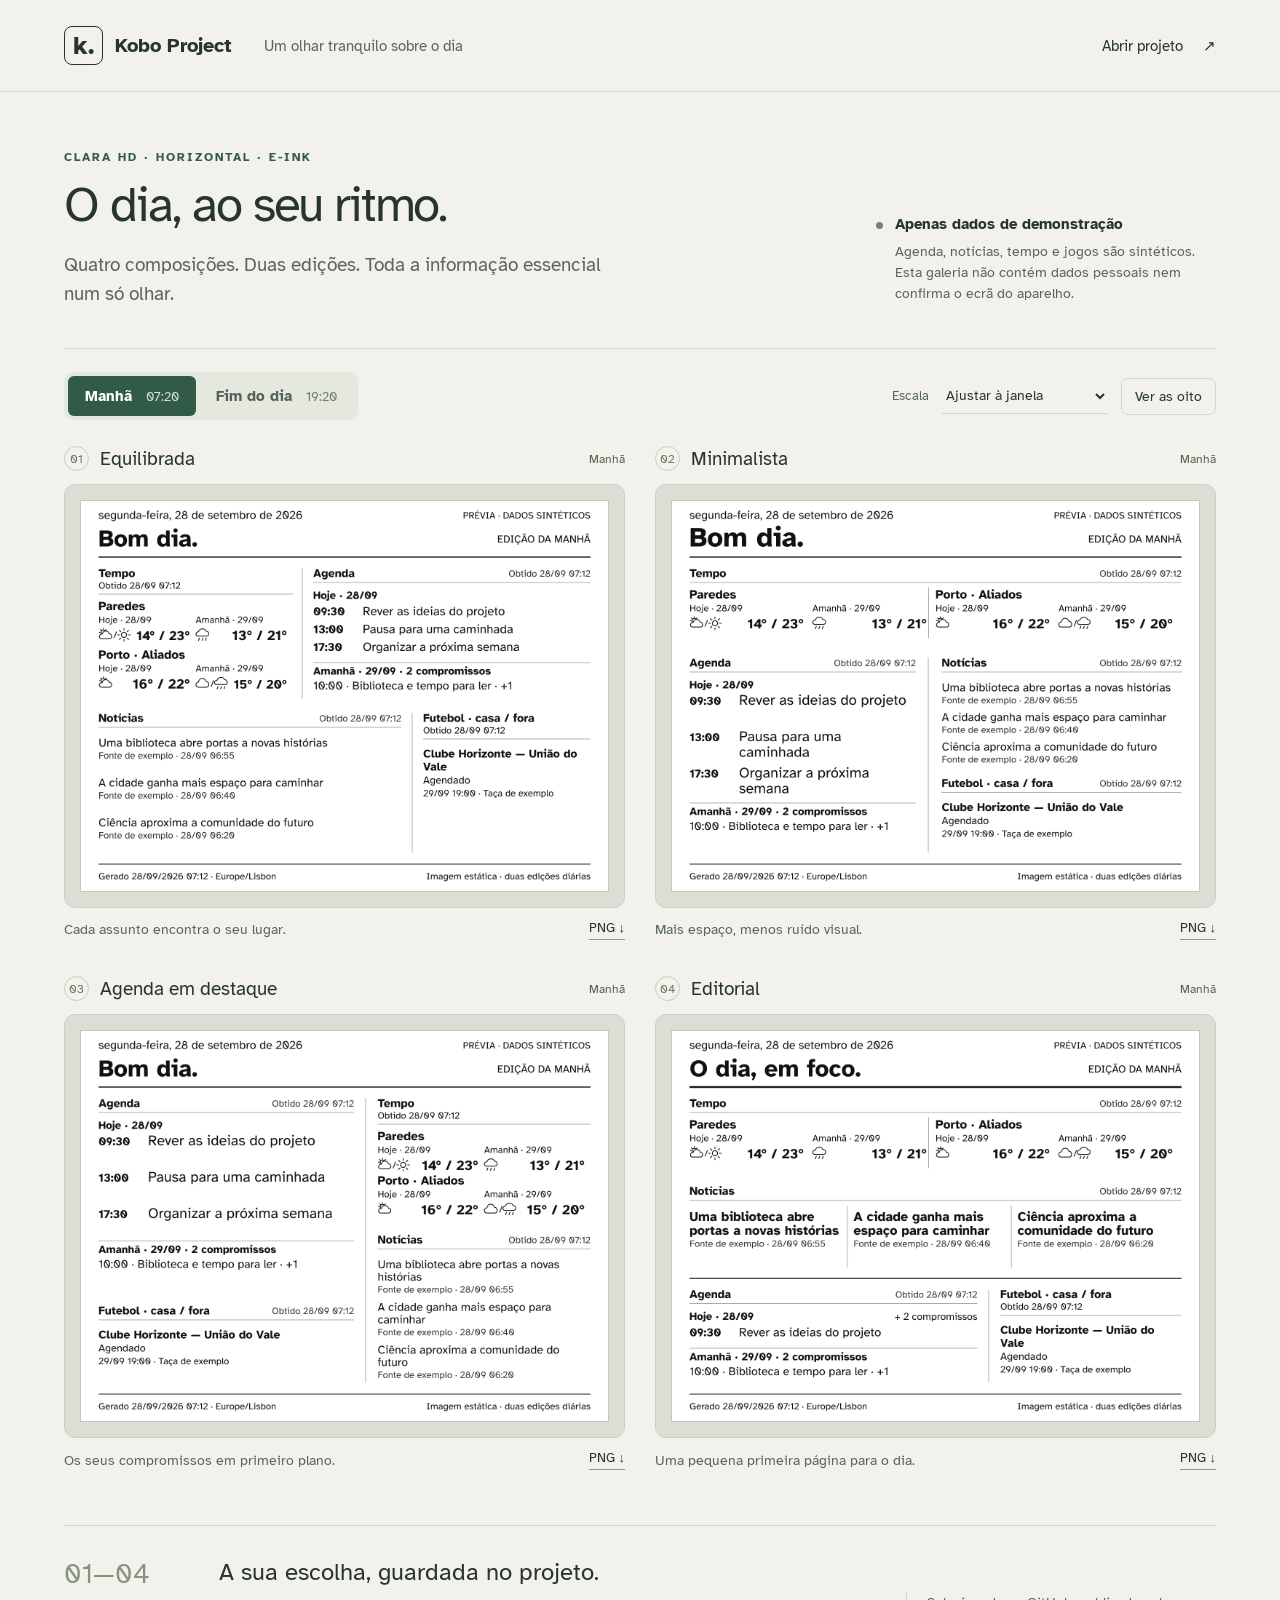
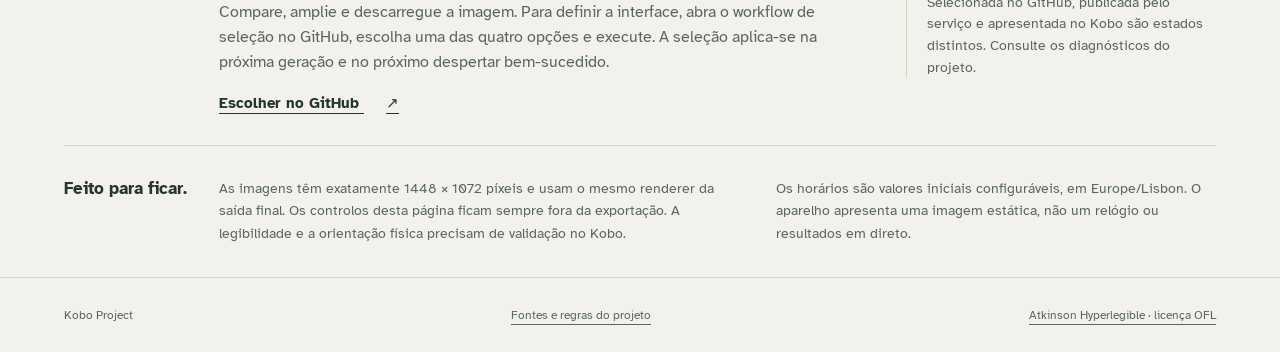
==== index.html @ 0539095e "Publish eight verified synthetic Kobo previews" ====
<!doctype html>
<html lang="pt">
<head>
  <meta charset="utf-8">
  <meta name="viewport" content="width=device-width, initial-scale=1">
  <meta name="description" content="Quatro formas de ver o dia no Kobo Clara HD. Compare oito imagens de demonstração, exportadas pelo renderer do dispositivo.">
  <title>Kobo — o dia, ao seu ritmo</title>
  <link rel="stylesheet" href="styles.css">
</head>
<body>
  <header class="masthead"><a class="wordmark" href="#top" aria-label="Kobo Project, início"><span class="logo" aria-hidden="true">k.</span>Kobo Project</a><span class="project-type">Um olhar tranquilo sobre o dia</span><a class="repo" href="https://github.com/MonkeyProgramer123/Kobo_Project">Abrir projeto <span aria-hidden="true">↗</span></a></header>
  <main id="top">
    <section class="intro"><div><p class="eyebrow">CLARA HD · HORIZONTAL · E-INK</p><h1>O dia, ao seu ritmo.</h1><p class="lede">Quatro composições. Duas edições. Toda a informação essencial num só olhar.</p></div><aside class="privacy"><span class="privacy-dot" aria-hidden="true"></span><div><strong>Apenas dados de demonstração</strong><p>Agenda, notícias, tempo e jogos são sintéticos. Esta galeria não contém dados pessoais nem confirma o ecrã do aparelho.</p></div></aside></section>
    <nav class="controls" aria-label="Opções da galeria"><div class="edition-switch" role="group" aria-label="Edição"><button type="button" data-edition="morning" aria-pressed="true">Manhã <span>07:20</span></button><button type="button" data-edition="evening" aria-pressed="false">Fim do dia <span>19:20</span></button></div><div class="right-controls"><label for="scale">Escala</label><select id="scale"><option value="fit">Ajustar à janela</option><option value="native">100% · 1448 × 1072</option></select><button class="both" type="button" id="show-both" aria-pressed="false">Ver as oito</button></div></nav>
    <section class="gallery" id="gallery" aria-label="Comparação das interfaces"></section>
    <section class="selection"><div class="selection-number">01—04</div><div><h2>A sua escolha, guardada no projeto.</h2><p>Compare, amplie e descarregue a imagem. Para definir a interface, abra o workflow de seleção no GitHub, escolha uma das quatro opções e execute. A seleção aplica-se na próxima geração e no próximo despertar bem-sucedido.</p><a class="selection-link" href="https://github.com/MonkeyProgramer123/Kobo_Project/actions/workflows/configure.yml">Escolher no GitHub <span aria-hidden="true">↗</span></a></div><p class="selection-note">Selecionada no GitHub, publicada pelo serviço e apresentada no Kobo são estados distintos. Consulte os diagnósticos do projeto.</p></section>
    <section class="reading-note"><h2>Feito para ficar.</h2><p>As imagens têm exatamente 1448 × 1072 píxeis e usam o mesmo renderer da saída final. Os controlos desta página ficam sempre fora da exportação. A legibilidade e a orientação física precisam de validação no Kobo.</p><p>Os horários são valores iniciais configuráveis, em Europe/Lisbon. O aparelho apresenta uma imagem estática, não um relógio ou resultados em direto.</p></section>
  </main>
  <footer><span>Kobo Project</span><a href="https://github.com/MonkeyProgramer123/Kobo_Project/blob/main/docs/sources.md">Fontes e regras do projeto</a><a href="fonts/OFL.txt">Atkinson Hyperlegible · licença OFL</a></footer>
  <dialog id="preview-dialog"><div class="dialog-bar"><div><strong id="dialog-title"></strong><span>Dados sintéticos · 1448 × 1072</span></div><a id="dialog-download" download>Descarregar PNG</a><button id="close-dialog" type="button" aria-label="Fechar ampliação">Fechar ×</button></div><div class="dialog-image"><img id="dialog-preview" alt=""></div></dialog>
  <script src="app.js" defer></script>
</body>
</html>
---- styles.css ----
@font-face{font-family:Atkinson;src:url('fonts/AtkinsonHyperlegible-Regular.ttf') format('truetype');font-weight:400;font-display:swap}@font-face{font-family:Atkinson;src:url('fonts/AtkinsonHyperlegible-Bold.ttf') format('truetype');font-weight:700;font-display:swap}
:root{font-family:Atkinson,Arial,sans-serif;color:#26352e;background:#f3f1eb;font-synthesis:none;--ink:#26352e;--muted:#59665f;--green:#315b47;--line:#d2d6cb;--paper:#fffefa}*{box-sizing:border-box}body{margin:0}a{color:inherit;text-decoration-thickness:1px;text-underline-offset:5px}button,select{font:inherit}button,a,select{touch-action:manipulation}button:focus-visible,a:focus-visible,select:focus-visible{outline:3px solid #876c21;outline-offset:5px}.masthead{max-width:1600px;margin:auto;display:flex;align-items:center;gap:32px;padding:26px 5%;border-bottom:1px solid var(--line)}.wordmark{text-decoration:none;font-size:20px;font-weight:bold;display:flex;align-items:center;gap:12px}.logo{font-size:26px;display:inline-flex;justify-content:center;align-items:center;width:39px;height:39px;border:1.5px solid var(--ink);border-radius:8px}.project-type{font-size:15px;color:var(--muted)}.repo{margin-left:auto;font-size:15px;text-decoration:none}.repo span{margin-left:16px}main{max-width:1600px;margin:auto;padding:0 5%}.intro{display:flex;align-items:flex-end;justify-content:space-between;gap:45px;padding:58px 0 40px}.eyebrow{font-size:12px;letter-spacing:2px;font-weight:bold;color:var(--green);margin:0 0 16px}h1{font-size:clamp(36px,3.8vw,62px);letter-spacing:-2px;line-height:1.05;font-weight:400;margin:0 0 20px}.lede{font-size:19px;color:var(--muted);line-height:1.5;max-width:560px;margin:0}.privacy{display:flex;gap:12px;max-width:340px;margin:0 0 4px}.privacy-dot{display:block;background:#71856e;border-radius:50%;width:7px;height:7px;margin-top:8px;flex-shrink:0}.privacy strong{font-size:15px}.privacy p{font-size:14px;line-height:1.5;margin:7px 0 0;color:var(--muted)}.controls{display:flex;justify-content:space-between;gap:24px;align-items:center;border-top:1px solid var(--line);padding:23px 0 26px;position:sticky;top:0;background:#f3f1ebf5;z-index:2;backdrop-filter:blur(10px)}.edition-switch{display:flex;padding:4px;background:#e5e8df;border-radius:9px;gap:3px}.edition-switch button{border:0;background:transparent;color:#536257;padding:11px 17px;border-radius:6px;cursor:pointer;font-weight:bold;font-size:15px}.edition-switch button[aria-pressed=true]{background:var(--green);color:white}.edition-switch span{margin-left:9px;font-size:13px;font-weight:400;opacity:.8}.right-controls{display:flex;align-items:center;gap:13px;color:var(--muted);font-size:14px}.right-controls label{font-size:13px}select{border:0;border-bottom:1px solid var(--line);background:transparent;border-radius:0;padding:8px 20px 8px 0;color:var(--ink);font-size:14px}.both{border:1px solid var(--line);border-radius:7px;padding:9px 13px;background:transparent;cursor:pointer;color:var(--ink)}.both[aria-pressed=true]{background:#dce5d8}.gallery{display:grid;grid-template-columns:repeat(2,minmax(0,1fr));gap:36px 30px}.card{min-width:0}.card-top{display:flex;justify-content:space-between;align-items:center;margin:0 0 13px;gap:16px}.card-identity{display:flex;gap:11px;align-items:center}.card-number{font-size:12px;color:#667662;border:1px solid #c7cebf;border-radius:50%;width:25px;height:25px;display:grid;place-items:center}.card h2{font-size:19px;margin:0;font-weight:400}.edition-label{font-size:12px;color:#55624f}.image-frame{background:#dbded5;border:1px solid #cbd1c5;border-radius:11px;padding:15px;overflow:auto}.image-button{display:block;border:0;background:#fff;width:100%;padding:0;cursor:zoom-in;line-height:0}.image-button img{width:100%;height:auto;display:block;border:1px solid #c2c9be}.native .image-button{width:1448px}.native .image-button img{width:1448px}.card-bottom{display:flex;justify-content:space-between;gap:16px;align-items:center;padding-top:12px}.card-description{font-size:14px;line-height:1.4;color:var(--muted);margin:0}.card-bottom a{white-space:nowrap;font-size:13px;text-decoration:none;border-bottom:1px solid #8b9a87;padding-bottom:3px}.selection{margin-top:55px;padding:31px 0 32px;display:grid;grid-template-columns:125px 1fr 310px;gap:30px;border-top:1px solid var(--line);border-bottom:1px solid var(--line)}.selection-number{font-size:27px;color:#86947e}.selection h2{font-size:24px;font-weight:400;margin:0 0 13px}.selection p{font-size:16px;line-height:1.55;color:var(--muted);margin:0;max-width:620px}.selection-link{display:inline-block;font-size:15px;font-weight:bold;margin-top:19px}.selection-link span{margin-left:22px}.selection .selection-note{font-size:14px;padding-left:20px;border-left:1px solid var(--line);align-self:center}.reading-note{display:grid;grid-template-columns:125px 1.2fr 1fr;gap:30px;padding:32px 0}.reading-note h2{font-size:17px;font-weight:bold;margin:0}.reading-note p{font-size:14px;color:var(--muted);line-height:1.6;margin:0}footer{max-width:1600px;padding:30px 5%;margin:auto;display:flex;justify-content:space-between;gap:20px;border-top:1px solid var(--line);font-size:12px;color:var(--muted)}dialog{max-width:calc(100vw - 40px);width:1500px;max-height:calc(100vh - 40px);padding:0;border:1px solid #b8c3b4;border-radius:10px;background:#eef0e8}dialog::backdrop{background:#172119c9}.dialog-bar{display:flex;align-items:center;gap:24px;padding:17px 24px;position:sticky;top:0;background:#eef0e8;border-bottom:1px solid var(--line)}.dialog-bar div{display:flex;flex-direction:column;gap:5px;margin-right:auto}.dialog-bar strong{font-size:18px}.dialog-bar span{font-size:13px;color:var(--muted)}.dialog-bar a,.dialog-bar button{font-size:14px}.dialog-bar button{background:none;border:1px solid #bac4b3;border-radius:5px;padding:9px 12px;cursor:pointer}.dialog-image{overflow:auto;padding:20px}.dialog-image img{width:100%;height:auto;display:block}.native .dialog-image img{width:1448px;max-width:none}@media(max-width:900px){.project-type{display:none}.intro{align-items:flex-start;flex-direction:column;gap:23px;padding-top:38px}.privacy{max-width:550px}.selection{grid-template-columns:70px 1fr}.selection-note{grid-column:2}.reading-note{grid-template-columns:70px 1fr}.reading-note p:last-child{grid-column:2}.controls{flex-wrap:wrap;gap:12px}.gallery{gap:26px 18px}.image-frame{padding:9px}.card-description{font-size:12px}.card h2{font-size:17px}}@media(max-width:620px){main{padding:0 5%}.masthead{padding:18px 5%}.repo{font-size:13px}.wordmark{font-size:18px}.intro{padding-bottom:26px}h1{font-size:43px}.lede{font-size:17px}.gallery{grid-template-columns:1fr;gap:29px}.right-controls{width:100%;justify-content:space-between}.controls{position:static}.edition-switch{width:100%}.edition-switch button{flex:1;padding:10px}.selection,.reading-note{grid-template-columns:1fr;gap:16px}.selection-number{font-size:20px}.selection .selection-note,.reading-note p:last-child{grid-column:1;padding:0;border:0}.selection{margin-top:38px}.reading-note{padding:27px 0}footer{flex-wrap:wrap;font-size:12px}.dialog-bar{padding:13px;gap:10px;flex-wrap:wrap}.dialog-bar div{width:100%}.dialog-image{padding:8px}dialog{max-width:calc(100vw - 16px);max-height:calc(100vh - 16px)}}
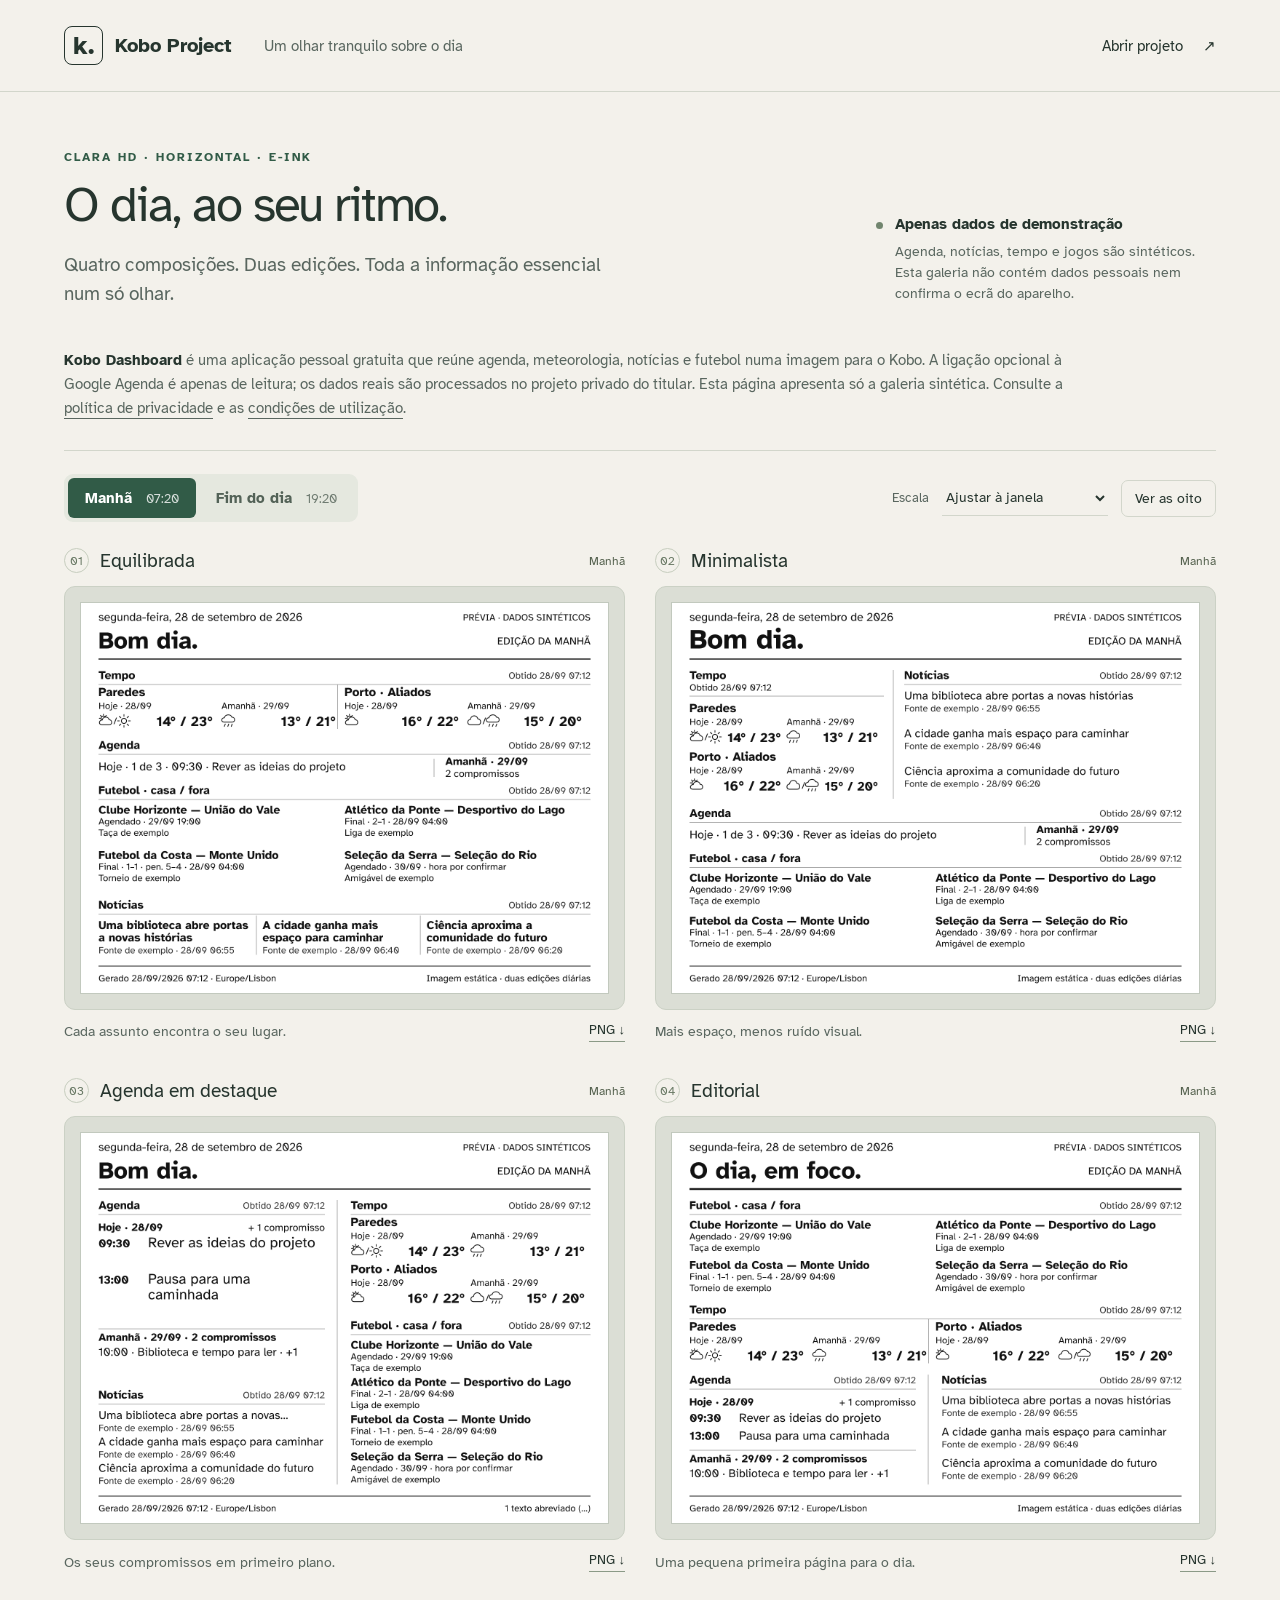
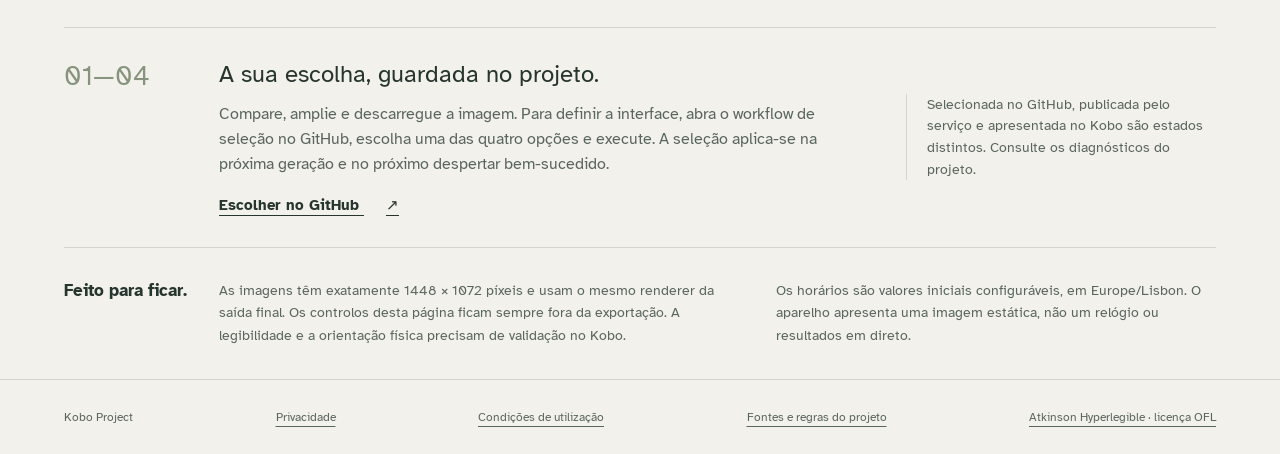
==== commit 7ffd5d47: "Publish eight verified synthetic Kobo previews" ====
--- a/index.html
+++ b/index.html
@@ -11,12 +11,13 @@
   <header class="masthead"><a class="wordmark" href="#top" aria-label="Kobo Project, início"><span class="logo" aria-hidden="true">k.</span>Kobo Project</a><span class="project-type">Um olhar tranquilo sobre o dia</span><a class="repo" href="https://github.com/MonkeyProgramer123/Kobo_Project">Abrir projeto <span aria-hidden="true">↗</span></a></header>
   <main id="top">
     <section class="intro"><div><p class="eyebrow">CLARA HD · HORIZONTAL · E-INK</p><h1>O dia, ao seu ritmo.</h1><p class="lede">Quatro composições. Duas edições. Toda a informação essencial num só olhar.</p></div><aside class="privacy"><span class="privacy-dot" aria-hidden="true"></span><div><strong>Apenas dados de demonstração</strong><p>Agenda, notícias, tempo e jogos são sintéticos. Esta galeria não contém dados pessoais nem confirma o ecrã do aparelho.</p></div></aside></section>
+    <p class="app-description"><strong>Kobo Dashboard</strong> é uma aplicação pessoal gratuita que reúne agenda, meteorologia, notícias e futebol numa imagem para o Kobo. A ligação opcional à Google Agenda é apenas de leitura; os dados reais são processados no projeto privado do titular. Esta página apresenta só a galeria sintética. Consulte a <a href="privacy.html">política de privacidade</a> e as <a href="terms.html">condições de utilização</a>.</p>
     <nav class="controls" aria-label="Opções da galeria"><div class="edition-switch" role="group" aria-label="Edição"><button type="button" data-edition="morning" aria-pressed="true">Manhã <span>07:20</span></button><button type="button" data-edition="evening" aria-pressed="false">Fim do dia <span>19:20</span></button></div><div class="right-controls"><label for="scale">Escala</label><select id="scale"><option value="fit">Ajustar à janela</option><option value="native">100% · 1448 × 1072</option></select><button class="both" type="button" id="show-both" aria-pressed="false">Ver as oito</button></div></nav>
     <section class="gallery" id="gallery" aria-label="Comparação das interfaces"></section>
     <section class="selection"><div class="selection-number">01—04</div><div><h2>A sua escolha, guardada no projeto.</h2><p>Compare, amplie e descarregue a imagem. Para definir a interface, abra o workflow de seleção no GitHub, escolha uma das quatro opções e execute. A seleção aplica-se na próxima geração e no próximo despertar bem-sucedido.</p><a class="selection-link" href="https://github.com/MonkeyProgramer123/Kobo_Project/actions/workflows/configure.yml">Escolher no GitHub <span aria-hidden="true">↗</span></a></div><p class="selection-note">Selecionada no GitHub, publicada pelo serviço e apresentada no Kobo são estados distintos. Consulte os diagnósticos do projeto.</p></section>
     <section class="reading-note"><h2>Feito para ficar.</h2><p>As imagens têm exatamente 1448 × 1072 píxeis e usam o mesmo renderer da saída final. Os controlos desta página ficam sempre fora da exportação. A legibilidade e a orientação física precisam de validação no Kobo.</p><p>Os horários são valores iniciais configuráveis, em Europe/Lisbon. O aparelho apresenta uma imagem estática, não um relógio ou resultados em direto.</p></section>
   </main>
-  <footer><span>Kobo Project</span><a href="https://github.com/MonkeyProgramer123/Kobo_Project/blob/main/docs/sources.md">Fontes e regras do projeto</a><a href="fonts/OFL.txt">Atkinson Hyperlegible · licença OFL</a></footer>
+  <footer><span>Kobo Project</span><a href="privacy.html">Privacidade</a><a href="terms.html">Condições de utilização</a><a href="https://github.com/MonkeyProgramer123/Kobo_Project/blob/main/docs/sources.md">Fontes e regras do projeto</a><a href="fonts/OFL.txt">Atkinson Hyperlegible · licença OFL</a></footer>
   <dialog id="preview-dialog"><div class="dialog-bar"><div><strong id="dialog-title"></strong><span>Dados sintéticos · 1448 × 1072</span></div><a id="dialog-download" download>Descarregar PNG</a><button id="close-dialog" type="button" aria-label="Fechar ampliação">Fechar ×</button></div><div class="dialog-image"><img id="dialog-preview" alt=""></div></dialog>
   <script src="app.js" defer></script>
 </body>
--- a/styles.css
+++ b/styles.css
@@ -1,2 +1,3 @@
 @font-face{font-family:Atkinson;src:url('fonts/AtkinsonHyperlegible-Regular.ttf') format('truetype');font-weight:400;font-display:swap}@font-face{font-family:Atkinson;src:url('fonts/AtkinsonHyperlegible-Bold.ttf') format('truetype');font-weight:700;font-display:swap}
+.app-description{max-width:1040px;margin:0 0 30px;color:var(--muted);font-size:15px;line-height:1.6}.app-description strong{color:var(--ink)}.policy-page .masthead,.policy-page footer{max-width:1100px}.policy-content{max-width:850px;padding:52px 5% 40px;line-height:1.65;font-size:17px}.policy-content h1{font-size:clamp(34px,4vw,48px);letter-spacing:-1px;line-height:1.15;margin-bottom:12px}.policy-date{font-size:14px;color:var(--muted);margin:0 0 26px}.policy-content .lede{font-size:19px;max-width:none;margin-bottom:36px}.policy-content section{margin-top:32px}.policy-content h2{font-size:25px;line-height:1.3;font-weight:400;margin:0 0 15px}.policy-content p{margin-top:0}.policy-content code{font-size:.88em;overflow-wrap:anywhere}.policy-nav{display:flex;flex-wrap:wrap;gap:14px 28px;margin-top:38px;padding-top:24px;border-top:1px solid var(--line);font-size:15px}.policy-page footer{flex-wrap:wrap}@media(max-width:620px){.policy-page .masthead{gap:14px;flex-wrap:wrap}.policy-page .wordmark{font-size:17px}.policy-page .repo{font-size:12px}.policy-content{padding-top:32px;font-size:16px}.policy-content .lede{font-size:18px}.policy-content h2{font-size:23px}}
 :root{font-family:Atkinson,Arial,sans-serif;color:#26352e;background:#f3f1eb;font-synthesis:none;--ink:#26352e;--muted:#59665f;--green:#315b47;--line:#d2d6cb;--paper:#fffefa}*{box-sizing:border-box}body{margin:0}a{color:inherit;text-decoration-thickness:1px;text-underline-offset:5px}button,select{font:inherit}button,a,select{touch-action:manipulation}button:focus-visible,a:focus-visible,select:focus-visible{outline:3px solid #876c21;outline-offset:5px}.masthead{max-width:1600px;margin:auto;display:flex;align-items:center;gap:32px;padding:26px 5%;border-bottom:1px solid var(--line)}.wordmark{text-decoration:none;font-size:20px;font-weight:bold;display:flex;align-items:center;gap:12px}.logo{font-size:26px;display:inline-flex;justify-content:center;align-items:center;width:39px;height:39px;border:1.5px solid var(--ink);border-radius:8px}.project-type{font-size:15px;color:var(--muted)}.repo{margin-left:auto;font-size:15px;text-decoration:none}.repo span{margin-left:16px}main{max-width:1600px;margin:auto;padding:0 5%}.intro{display:flex;align-items:flex-end;justify-content:space-between;gap:45px;padding:58px 0 40px}.eyebrow{font-size:12px;letter-spacing:2px;font-weight:bold;color:var(--green);margin:0 0 16px}h1{font-size:clamp(36px,3.8vw,62px);letter-spacing:-2px;line-height:1.05;font-weight:400;margin:0 0 20px}.lede{font-size:19px;color:var(--muted);line-height:1.5;max-width:560px;margin:0}.privacy{display:flex;gap:12px;max-width:340px;margin:0 0 4px}.privacy-dot{display:block;background:#71856e;border-radius:50%;width:7px;height:7px;margin-top:8px;flex-shrink:0}.privacy strong{font-size:15px}.privacy p{font-size:14px;line-height:1.5;margin:7px 0 0;color:var(--muted)}.controls{display:flex;justify-content:space-between;gap:24px;align-items:center;border-top:1px solid var(--line);padding:23px 0 26px;position:sticky;top:0;background:#f3f1ebf5;z-index:2;backdrop-filter:blur(10px)}.edition-switch{display:flex;padding:4px;background:#e5e8df;border-radius:9px;gap:3px}.edition-switch button{border:0;background:transparent;color:#536257;padding:11px 17px;border-radius:6px;cursor:pointer;font-weight:bold;font-size:15px}.edition-switch button[aria-pressed=true]{background:var(--green);color:white}.edition-switch span{margin-left:9px;font-size:13px;font-weight:400;opacity:.8}.right-controls{display:flex;align-items:center;gap:13px;color:var(--muted);font-size:14px}.right-controls label{font-size:13px}select{border:0;border-bottom:1px solid var(--line);background:transparent;border-radius:0;padding:8px 20px 8px 0;color:var(--ink);font-size:14px}.both{border:1px solid var(--line);border-radius:7px;padding:9px 13px;background:transparent;cursor:pointer;color:var(--ink)}.both[aria-pressed=true]{background:#dce5d8}.gallery{display:grid;grid-template-columns:repeat(2,minmax(0,1fr));gap:36px 30px}.card{min-width:0}.card-top{display:flex;justify-content:space-between;align-items:center;margin:0 0 13px;gap:16px}.card-identity{display:flex;gap:11px;align-items:center}.card-number{font-size:12px;color:#667662;border:1px solid #c7cebf;border-radius:50%;width:25px;height:25px;display:grid;place-items:center}.card h2{font-size:19px;margin:0;font-weight:400}.edition-label{font-size:12px;color:#55624f}.image-frame{background:#dbded5;border:1px solid #cbd1c5;border-radius:11px;padding:15px;overflow:auto}.image-button{display:block;border:0;background:#fff;width:100%;padding:0;cursor:zoom-in;line-height:0}.image-button img{width:100%;height:auto;display:block;border:1px solid #c2c9be}.native .image-button{width:1448px}.native .image-button img{width:1448px}.card-bottom{display:flex;justify-content:space-between;gap:16px;align-items:center;padding-top:12px}.card-description{font-size:14px;line-height:1.4;color:var(--muted);margin:0}.card-bottom a{white-space:nowrap;font-size:13px;text-decoration:none;border-bottom:1px solid #8b9a87;padding-bottom:3px}.selection{margin-top:55px;padding:31px 0 32px;display:grid;grid-template-columns:125px 1fr 310px;gap:30px;border-top:1px solid var(--line);border-bottom:1px solid var(--line)}.selection-number{font-size:27px;color:#86947e}.selection h2{font-size:24px;font-weight:400;margin:0 0 13px}.selection p{font-size:16px;line-height:1.55;color:var(--muted);margin:0;max-width:620px}.selection-link{display:inline-block;font-size:15px;font-weight:bold;margin-top:19px}.selection-link span{margin-left:22px}.selection .selection-note{font-size:14px;padding-left:20px;border-left:1px solid var(--line);align-self:center}.reading-note{display:grid;grid-template-columns:125px 1.2fr 1fr;gap:30px;padding:32px 0}.reading-note h2{font-size:17px;font-weight:bold;margin:0}.reading-note p{font-size:14px;color:var(--muted);line-height:1.6;margin:0}footer{max-width:1600px;padding:30px 5%;margin:auto;display:flex;justify-content:space-between;gap:20px;border-top:1px solid var(--line);font-size:12px;color:var(--muted)}dialog{max-width:calc(100vw - 40px);width:1500px;max-height:calc(100vh - 40px);padding:0;border:1px solid #b8c3b4;border-radius:10px;background:#eef0e8}dialog::backdrop{background:#172119c9}.dialog-bar{display:flex;align-items:center;gap:24px;padding:17px 24px;position:sticky;top:0;background:#eef0e8;border-bottom:1px solid var(--line)}.dialog-bar div{display:flex;flex-direction:column;gap:5px;margin-right:auto}.dialog-bar strong{font-size:18px}.dialog-bar span{font-size:13px;color:var(--muted)}.dialog-bar a,.dialog-bar button{font-size:14px}.dialog-bar button{background:none;border:1px solid #bac4b3;border-radius:5px;padding:9px 12px;cursor:pointer}.dialog-image{overflow:auto;padding:20px}.dialog-image img{width:100%;height:auto;display:block}.native .dialog-image img{width:1448px;max-width:none}@media(max-width:900px){.project-type{display:none}.intro{align-items:flex-start;flex-direction:column;gap:23px;padding-top:38px}.privacy{max-width:550px}.selection{grid-template-columns:70px 1fr}.selection-note{grid-column:2}.reading-note{grid-template-columns:70px 1fr}.reading-note p:last-child{grid-column:2}.controls{flex-wrap:wrap;gap:12px}.gallery{gap:26px 18px}.image-frame{padding:9px}.card-description{font-size:12px}.card h2{font-size:17px}}@media(max-width:620px){main{padding:0 5%}.masthead{padding:18px 5%}.repo{font-size:13px}.wordmark{font-size:18px}.intro{padding-bottom:26px}h1{font-size:43px}.lede{font-size:17px}.gallery{grid-template-columns:1fr;gap:29px}.right-controls{width:100%;justify-content:space-between}.controls{position:static}.edition-switch{width:100%}.edition-switch button{flex:1;padding:10px}.selection,.reading-note{grid-template-columns:1fr;gap:16px}.selection-number{font-size:20px}.selection .selection-note,.reading-note p:last-child{grid-column:1;padding:0;border:0}.selection{margin-top:38px}.reading-note{padding:27px 0}footer{flex-wrap:wrap;font-size:12px}.dialog-bar{padding:13px;gap:10px;flex-wrap:wrap}.dialog-bar div{width:100%}.dialog-image{padding:8px}dialog{max-width:calc(100vw - 16px);max-height:calc(100vh - 16px)}}
